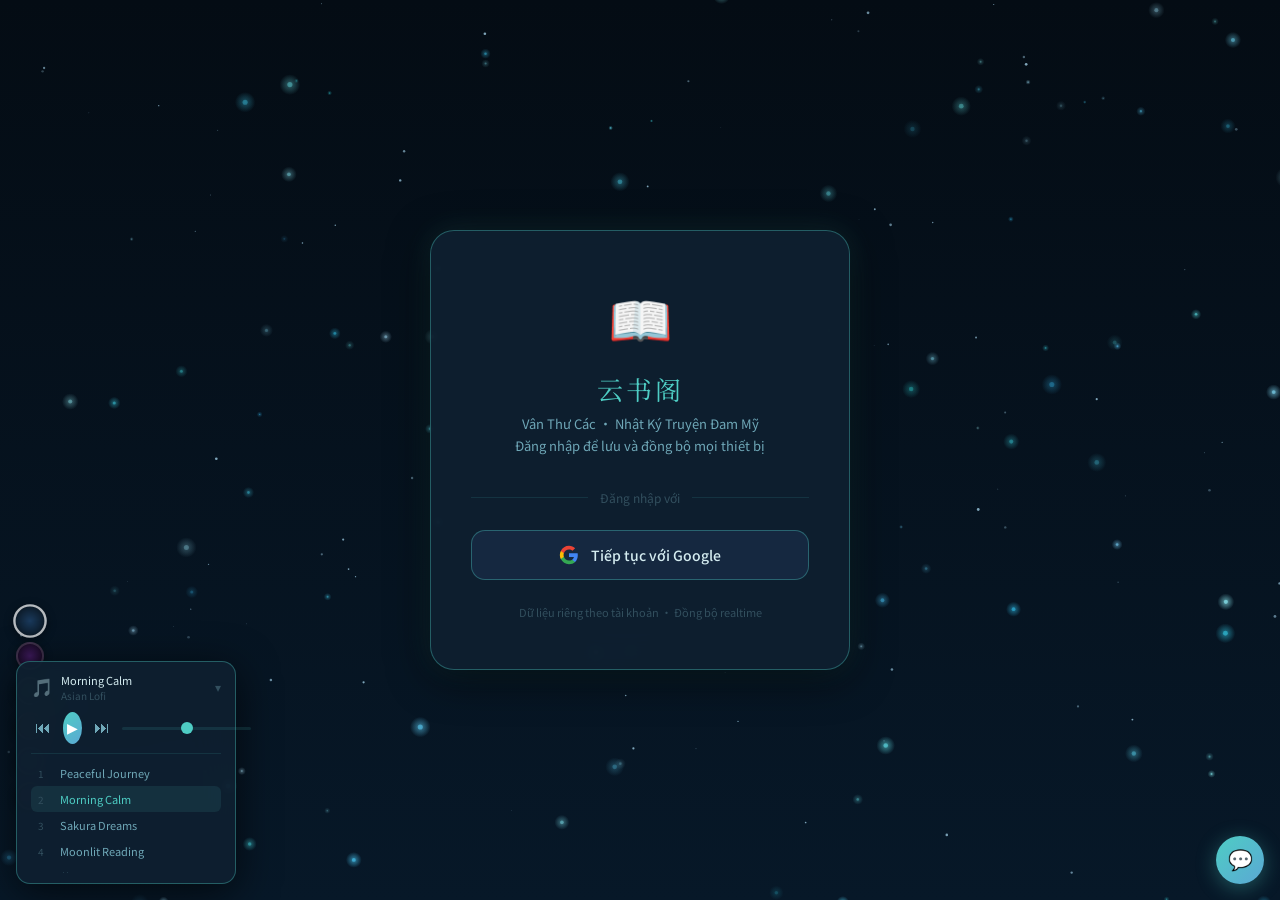
==== index.html @ 8c40c7d9 "fix folder structure" ====
<!DOCTYPE html>
<!--
  ╔══════════════════════════════════════════════════════╗
  ║  File: index.html                                    ║
  ║  Mô tả: HTML chính — Vân Thư Các v3                 ║
  ║                                                      ║
  ║  Cấu trúc dự án:                                    ║
  ║  vtc-project/                                        ║
  ║  ├── index.html          ← file này                 ║
  ║  ├── css/                                            ║
  ║  │   └── style.css       ← toàn bộ CSS              ║
  ║  └── js/                                             ║
  ║      ├── main.js         ← entry point (ES Module)  ║
  ║      └── modules/                                    ║
  ║          ├── config.js   ← Firebase init            ║
  ║          ├── state.js    ← biến & hằng số chung     ║
  ║          ├── auth.js     ← đăng nhập / đăng xuất    ║
  ║          ├── db.js       ← Firestore novels         ║
  ║          ├── chat.js     ← Firestore chat realtime  ║
  ║          ├── ui.js       ← render card, detail…     ║
  ║          ├── form.js     ← form thêm/sửa, tags      ║
  ║          ├── filter.js   ← tìm kiếm, lọc, sort      ║
  ║          ├── stats.js    ← cập nhật số liệu         ║
  ║          ├── background.js ← canvas animated BG     ║
  ║          └── music.js   ← music player              ║
  ╚══════════════════════════════════════════════════════╝
-->
<html lang="vi">
<head>
  <meta charset="UTF-8">
  <meta name="viewport" content="width=device-width, initial-scale=1.0">
  <title>云书阁 · Vân Thư Các</title>

  <!-- Google Fonts -->
  <link href="https://fonts.googleapis.com/css2?family=Noto+Serif+SC:wght@300;400;500;700&family=Playfair+Display:ital,wght@0,400;0,600;1,400&family=Noto+Sans+SC:wght@300;400;500&display=swap" rel="stylesheet">

  <!-- App Styles -->
  <link rel="stylesheet" href="css/style.css">
</head>
<body>

  <!-- ══ ANIMATED CANVAS BACKGROUND ══ -->
  <canvas id="bgCanvas"></canvas>

  <!-- ══ LOGIN SCREEN ══════════════════════════════════════ -->
  <div id="loginScreen">
    <div class="login-card">
      <div class="login-logo">📖</div>
      <div class="login-title">云书阁</div>
      <div class="login-sub">
        Vân Thư Các · Nhật Ký Truyện Đam Mỹ<br>
        Đăng nhập để lưu và đồng bộ mọi thiết bị
      </div>
      <div class="login-divider">Đăng nhập với</div>
      <button class="btn-google" id="btnGoogleLogin">
        <svg class="google-icon" viewBox="0 0 24 24">
          <path fill="#4285F4" d="M22.56 12.25c0-.78-.07-1.53-.2-2.25H12v4.26h5.92c-.26 1.37-1.04 2.53-2.21 3.31v2.77h3.57c2.08-1.92 3.28-4.74 3.28-8.09z"/>
          <path fill="#34A853" d="M12 23c2.97 0 5.46-.98 7.28-2.66l-3.57-2.77c-.98.66-2.23 1.06-3.71 1.06-2.86 0-5.29-1.93-6.16-4.53H2.18v2.84C3.99 20.53 7.7 23 12 23z"/>
          <path fill="#FBBC05" d="M5.84 14.09c-.22-.66-.35-1.36-.35-2.09s.13-1.43.35-2.09V7.07H2.18C1.43 8.55 1 10.22 1 12s.43 3.45 1.18 4.93l2.85-2.22.81-.62z"/>
          <path fill="#EA4335" d="M12 5.38c1.62 0 3.06.56 4.21 1.64l3.15-3.15C17.45 2.09 14.97 1 12 1 7.7 1 3.99 3.47 2.18 7.07l3.66 2.84c.87-2.6 3.3-4.53 6.16-4.53z"/>
        </svg>
        Tiếp tục với Google
      </button>
      <div class="login-note">Dữ liệu riêng theo tài khoản · Đồng bộ realtime</div>
    </div>
  </div>

  <!-- ══ APP SHELL ═════════════════════════════════════════ -->
  <div id="appShell">

    <!-- Header -->
    <header>
      <a class="logo" href="#">
        <div class="logo-icon">📖</div>
        <div class="logo-text">
          <span class="logo-zh">云书阁</span>
          <span class="logo-vi">Vân Thư Các</span>
        </div>
      </a>

      <nav id="statusNav">
        <button class="active" onclick="filterStatus(this,'all')">✦ Tất Cả <span class="nav-count" id="cnt-all">0</span></button>
        <button onclick="filterStatus(this,'reading')">📖 Đọc <span class="nav-count" id="cnt-reading">0</span></button>
        <button onclick="filterStatus(this,'done')">✅ Xong <span class="nav-count" id="cnt-done">0</span></button>
        <button onclick="filterStatus(this,'plan')">🔖 Dự Định <span class="nav-count" id="cnt-plan">0</span></button>
        <button onclick="filterStatus(this,'dropped')">💔 Bỏ Dở <span class="nav-count" id="cnt-dropped">0</span></button>
      </nav>

      <div class="h-right">
        <div style="display:flex;align-items:center;gap:5px;font-size:10px;color:var(--text-muted)">
          <div class="sync-dot" id="syncDot"></div>
          <span id="syncLabel">Đồng bộ</span>
        </div>
        <button class="btn-add" onclick="openAddModal()">+ Thêm</button>
        <div class="user-wrap">
          <img id="userAvatar" class="user-avatar" src="" alt="avatar" onclick="toggleUserMenu()">
          <div class="user-menu" id="userMenu">
            <div class="user-menu-name" id="userMenuName"></div>
            <button onclick="handleSignOut()">🚪 Đăng xuất</button>
          </div>
        </div>
      </div>
    </header>

    <!-- Main content -->
    <main>
      <!-- Stats row -->
      <div class="stats-row">
        <div class="stat-card"><span class="stat-icon">📚</span><div class="stat-num" id="s-total">0</div><div class="stat-label">Tổng Số Truyện</div></div>
        <div class="stat-card"><span class="stat-icon">✨</span><div class="stat-num" id="s-avg">—</div><div class="stat-label">Điểm Trung Bình</div></div>
        <div class="stat-card"><span class="stat-icon">💬</span><div class="stat-num" id="s-quotes">0</div><div class="stat-label">Câu Nói Hay</div></div>
        <div class="stat-card"><span class="stat-icon">🎭</span><div class="stat-num" id="s-genres">0</div><div class="stat-label">Thể Loại</div></div>
      </div>

      <!-- Filter bar -->
      <div class="filters-bar">
        <div class="search-wrap">
          <span class="search-icon">🔍</span>
          <input type="text" id="searchInput" placeholder="Tìm kiếm tên, tác giả, tag..." oninput="renderAll()">
        </div>
        <select class="filter-select" id="sortSelect" onchange="renderAll()">
          <option value="date-desc">Mới nhất</option>
          <option value="date-asc">Cũ nhất</option>
          <option value="rating-desc">Điểm cao nhất</option>
          <option value="title-asc">Tên A→Z</option>
        </select>
        <select class="filter-select" id="genreFilter" onchange="renderAll()">
          <option value="">Tất cả thể loại</option>
        </select>
        <div class="view-toggle">
          <button class="view-btn active" onclick="setView('grid',this)">⊞</button>
          <button class="view-btn" onclick="setView('list',this)">☰</button>
        </div>
      </div>

      <!-- Book cards -->
      <div id="booksContainer"></div>
    </main>
  </div><!-- /#appShell -->

  <!-- ══ BACKGROUND THEME PICKER ════════════════════════════ -->
  <div id="bgPicker">
    <div class="bg-dot-wrap">
      <div class="bg-dot active" id="bg0" style="background:radial-gradient(#1a3a5c,#060e14)" onclick="setBg(0)"></div>
      <span class="bg-dot-label">🌊 Đại Dương Đêm</span>
    </div>
    <div class="bg-dot-wrap">
      <div class="bg-dot" id="bg1" style="background:radial-gradient(#3d1a5c,#0e0614)" onclick="setBg(1)"></div>
      <span class="bg-dot-label">🌌 Ngân Hà Tím</span>
    </div>
    <div class="bg-dot-wrap">
      <div class="bg-dot" id="bg2" style="background:radial-gradient(#1a4a2e,#060e0a)" onclick="setBg(2)"></div>
      <span class="bg-dot-label">🌿 Rừng Ngọc</span>
    </div>
    <div class="bg-dot-wrap">
      <div class="bg-dot" id="bg3" style="background:radial-gradient(#4a2a1a,#140806)" onclick="setBg(3)"></div>
      <span class="bg-dot-label">🔥 Lửa Hoàng Hôn</span>
    </div>
    <div class="bg-dot-wrap">
      <div class="bg-dot" id="bg4" style="background:radial-gradient(#1a2a4a,#06080e)" onclick="setBg(4)"></div>
      <span class="bg-dot-label">❄️ Tuyết Lam</span>
    </div>
    <div class="bg-dot-wrap">
      <div class="bg-dot" id="bg5" style="background:radial-gradient(#3a1a3a,#0e060e)" onclick="setBg(5)"></div>
      <span class="bg-dot-label">🌸 Hoa Anh Đào</span>
    </div>
  </div>

  <!-- ══ MUSIC PLAYER ════════════════════════════════════════ -->
  <div id="musicPlayer">
    <div class="music-header">
      <button class="music-toggle" id="musicToggleBtn" onclick="toggleMusicPlayer()">🎵</button>
      <div class="music-info">
        <div class="music-title" id="musicTitle">Chưa phát</div>
        <div class="music-artist" id="musicArtist">— Chọn bài để nghe —</div>
      </div>
      <button class="music-collapse" onclick="collapseMusicPlayer()">▾</button>
    </div>
    <div class="music-controls">
      <button class="mc-btn" onclick="prevTrack()" title="Trước">⏮</button>
      <button class="mc-btn play" id="playBtn" onclick="playPause()">▶</button>
      <button class="mc-btn" onclick="nextTrack()" title="Tiếp">⏭</button>
      <input type="range" class="music-vol" id="volSlider" min="0" max="1" step="0.05" value="0.5"
             oninput="setVolume(this.value)" title="Âm lượng">
      <div class="music-eq" id="musicEq" style="display:none">
        <span></span><span></span><span></span>
      </div>
    </div>
    <div class="music-playlist" id="musicPlaylist"></div>
  </div>

  <!-- ══ CHAT ════════════════════════════════════════════════ -->
  <button id="chatBtn" onclick="toggleChat()" title="Cộng đồng đam mỹ">
    💬
    <span id="chatBadge">0</span>
  </button>

  <div id="chatPanel">
    <div class="chat-header">
      <div>
        <div class="chat-header-title">☁ Vân Thư Lounge</div>
        <div class="chat-online" id="chatOnline">● Đang tải...</div>
      </div>
      <button class="chat-close" onclick="toggleChat()">✕</button>
    </div>
    <div id="chatMessages">
      <div class="chat-system">Chào mừng đến Vân Thư Lounge 🌸</div>
    </div>
    <div class="chat-input-row">
      <textarea id="chatInput" placeholder="Nhắn tin..." rows="1"
        oninput="this.style.height='auto';this.style.height=this.scrollHeight+'px'"
        onkeydown="if(event.key==='Enter'&&!event.shiftKey){event.preventDefault();sendChatMsg();}"></textarea>
      <button id="chatSend" onclick="sendChatMsg()">➤</button>
    </div>
  </div>

  <!-- ══ TOAST ═══════════════════════════════════════════════ -->
  <div class="toast" id="toast"></div>

  <!-- ══ MODAL: THÊM / SỬA TRUYỆN ══════════════════════════ -->
  <div class="modal-overlay" id="addModal">
    <div class="modal">
      <div class="modal-header">
        <div>
          <div class="modal-title" id="formTitle">Thêm Truyện Mới</div>
          <div class="modal-sub">Điền thông tin bộ truyện</div>
        </div>
        <button class="close-btn" onclick="closeModal('addModal')">✕</button>
      </div>
      <div class="modal-body">
        <div class="form-grid">

          <div class="form-group form-full">
            <label class="form-label">Tên Truyện *</label>
            <input class="form-input" id="f-title" placeholder="Ví dụ: Thiên Quan Tứ Phúc...">
          </div>
          <div class="form-group">
            <label class="form-label">Tác Giả</label>
            <input class="form-input" id="f-author" placeholder="Tên tác giả">
          </div>
          <div class="form-group">
            <label class="form-label">Trạng Thái *</label>
            <select class="form-select" id="f-status">
              <option value="plan">🔖 Dự Định Đọc</option>
              <option value="reading">📖 Đang Đọc</option>
              <option value="done">✅ Đã Đọc Xong</option>
              <option value="dropped">💔 Bỏ Dở</option>
            </select>
          </div>
          <div class="form-group">
            <label class="form-label">Tổng Chương</label>
            <input class="form-input" id="f-chapters" type="number" placeholder="0" min="0">
          </div>
          <div class="form-group">
            <label class="form-label">Chương Đã Đọc</label>
            <input class="form-input" id="f-chapread" type="number" placeholder="0" min="0">
          </div>
          <div class="form-group">
            <label class="form-label">URL Ảnh Bìa</label>
            <input class="form-input" id="f-cover" placeholder="https://...">
          </div>
          <div class="form-group">
            <label class="form-label">Đánh Giá</label>
            <div class="star-picker" id="starPicker">
              <span onclick="setRating(1)">★</span>
              <span onclick="setRating(2)">★</span>
              <span onclick="setRating(3)">★</span>
              <span onclick="setRating(4)">★</span>
              <span onclick="setRating(5)">★</span>
            </div>
          </div>
          <div class="form-group">
            <label class="form-label">Năm Đọc</label>
            <input class="form-input" id="f-year" type="number" placeholder="2024">
          </div>

          <div class="form-group form-full">
            <label class="form-label">Thể Loại (Enter để thêm)</label>
            <div class="tag-input-wrap" id="genreTagWrap"
                 onclick="document.getElementById('genreTagInput').focus()">
              <input id="genreTagInput" placeholder="Tiên hiệp, Hiện đại..."
                     onkeydown="handleTagKey(event,'genre')">
            </div>
          </div>
          <div class="form-group form-full">
            <label class="form-label">Tag Cặp Đôi (Enter để thêm)</label>
            <div class="tag-input-wrap" id="pairTagWrap"
                 onclick="document.getElementById('pairTagInput').focus()">
              <input id="pairTagInput" placeholder="HE, Cường cường..."
                     onkeydown="handleTagKey(event,'pair')">
            </div>
          </div>
          <div class="form-group form-full">
            <label class="form-label">Tóm Tắt</label>
            <textarea class="form-textarea" id="f-synopsis" placeholder="Nội dung chính..."></textarea>
          </div>
          <div class="form-group form-full">
            <label class="form-label">Nhân Vật (Tên | Vai | Mô tả — mỗi dòng)</label>
            <textarea class="form-textarea" id="f-chars"
                      placeholder="Tạ Liên Hoa | Công | Thiên Tướng&#10;Hoa Thành | Vương | Quỷ Vương"></textarea>
          </div>
          <div class="form-group form-full">
            <label class="form-label">Cảm Nhận</label>
            <textarea class="form-textarea" id="f-review" placeholder="Ghi lại cảm nhận..."></textarea>
          </div>

        </div><!-- /.form-grid -->
        <div class="form-actions">
          <button class="btn-cancel" onclick="closeModal('addModal')">Hủy</button>
          <button class="btn-save" onclick="saveNovel()">Lưu Truyện</button>
        </div>
      </div><!-- /.modal-body -->
    </div><!-- /.modal -->
  </div><!-- /#addModal -->

  <!-- ══ MODAL: CHI TIẾT TRUYỆN ═════════════════════════════ -->
  <div class="modal-overlay" id="detailModal">
    <div class="modal" style="max-width:820px">
      <div id="detailContent"></div>
    </div>
  </div>

  <!-- ══ SCRIPTS ════════════════════════════════════════════ -->
  <!--
    Thứ tự quan trọng:
    1. background.js & music.js là IIFE thông thường (không module)
       → chạy trước, không phụ thuộc Firebase
    2. main.js là ES Module → chạy sau, import các module Firebase
  -->
  <script src="js/modules/background.js"></script>
  <script src="js/modules/music.js"></script>
  <script type="module" src="js/main.js"></script>

</body>
</html>
---- css/style.css ----
/*
 * ╔══════════════════════════════════════════════════════╗
 * ║  File: css/style.css                                 ║
 * ║  Mô tả: Toàn bộ CSS — Vân Thư Các v3                ║
 * ║                                                      ║
 * ║  Mục lục:                                            ║
 * ║   1.  CSS Variables (Design Tokens)                  ║
 * ║   2.  Reset & Base                                   ║
 * ║   3.  Login Screen                                   ║
 * ║   4.  Header & Nav                                   ║
 * ║   5.  Background Theme Picker                        ║
 * ║   6.  Music Player                                   ║
 * ║   7.  Chat Panel                                     ║
 * ║   8.  Main Layout & Stats                            ║
 * ║   9.  Filters Bar                                    ║
 * ║  10.  Section Header                                 ║
 * ║  11.  Novel Cards                                    ║
 * ║  12.  Modal & Forms                                  ║
 * ║  13.  Detail View                                    ║
 * ║  14.  Tag Input                                      ║
 * ║  15.  Toast                                          ║
 * ║  16.  Animations & Keyframes                         ║
 * ║  17.  Utilities & Scrollbar                          ║
 * ║  18.  Responsive                                     ║
 * ╚══════════════════════════════════════════════════════╝
 */

/* ── 1. CSS VARIABLES ──────────────────────────────────── */
:root {
  --bg-deep:    #060e14;
  --bg-mid:     #0b1a24;
  --bg-card:    #0f2030;
  --bg-card2:   #152840;
  --accent:     #4ecdc4;
  --accent2:    #5ba8d4;
  --accent3:    #7b9fd4;
  --accent-mist:#a8d8d4;
  --accent-sage:#6bbfa8;
  --text-main:  #d4ecf0;
  --text-sub:   #6fa8b8;
  --text-muted: #324f5e;
  --border:        rgba(78, 205, 196, 0.12);
  --border-bright: rgba(78, 205, 196, 0.36);
  --shadow:  0 8px 40px rgba(0, 0, 0, 0.65);
  --glow:    0 0 28px rgba(78, 205, 196, 0.16);
  --radius:    14px;
  --radius-sm: 8px;
}

/* ── 2. RESET & BASE ───────────────────────────────────── */
*, *::before, *::after { box-sizing: border-box; margin: 0; padding: 0; }

body {
  background: var(--bg-deep);
  color: var(--text-main);
  font-family: 'Noto Sans SC', sans-serif;
  min-height: 100vh;
  overflow-x: hidden;
}

#bgCanvas {
  position: fixed;
  inset: 0;
  z-index: 0;
  pointer-events: none;
}

/* ── 3. LOGIN SCREEN ───────────────────────────────────── */
#loginScreen {
  position: fixed; inset: 0; z-index: 500;
  display: flex; align-items: center; justify-content: center;
  background: transparent;
}
.login-card {
  background: rgba(15, 32, 48, 0.92);
  border: 1px solid var(--border-bright);
  border-radius: 24px;
  padding: 3rem 2.5rem;
  text-align: center;
  max-width: 420px; width: 100%;
  box-shadow: var(--shadow), var(--glow);
  backdrop-filter: blur(20px);
}
.login-logo  { font-size: 52px; margin-bottom: 1rem; }
.login-title {
  font-family: 'Noto Serif SC'; font-size: 26px;
  color: var(--accent); letter-spacing: 3px; margin-bottom: 6px;
}
.login-sub {
  font-size: 13px; color: var(--text-sub);
  margin-bottom: 2rem; line-height: 1.7;
}
.login-divider {
  display: flex; align-items: center; gap: 12px;
  margin: 1.5rem 0; color: var(--text-muted); font-size: 12px;
}
.login-divider::before,
.login-divider::after { content: ''; flex: 1; height: 1px; background: var(--border); }
.login-note { font-size: 11px; color: var(--text-muted); margin-top: 1.5rem; line-height: 1.6; }

.btn-google {
  display: flex; align-items: center; justify-content: center; gap: 12px;
  width: 100%;
  background: var(--bg-card2); border: 1px solid var(--border-bright); border-radius: 14px;
  padding: 14px 20px; color: var(--text-main);
  font-size: 14px; font-family: 'Noto Sans SC'; font-weight: 500;
  cursor: pointer; transition: all 0.25s;
}
.btn-google:hover {
  background: rgba(78, 205, 196, 0.1); border-color: var(--accent);
  transform: translateY(-2px); box-shadow: var(--glow);
}
.google-icon { width: 20px; height: 20px; flex-shrink: 0; }

/* ── 4. HEADER & NAV ───────────────────────────────────── */
header {
  position: sticky; top: 0; z-index: 100;
  background: linear-gradient(180deg, rgba(6,14,20,0.97) 0%, rgba(6,14,20,0.85) 100%);
  backdrop-filter: blur(22px);
  border-bottom: 1px solid var(--border-bright);
  padding: 0 1.5rem;
  display: flex; align-items: center; gap: 1.5rem;
  height: 64px;
  box-shadow: 0 2px 32px rgba(0, 0, 0, 0.6);
}

.logo { display: flex; align-items: center; gap: 10px; text-decoration: none; flex-shrink: 0; }
.logo-icon {
  width: 38px; height: 38px;
  background: linear-gradient(135deg, var(--accent), var(--accent2));
  border-radius: 10px; font-size: 18px;
  display: flex; align-items: center; justify-content: center;
  box-shadow: var(--glow);
}
.logo-text { display: flex; flex-direction: column; line-height: 1; }
.logo-zh   { font-family: 'Noto Serif SC'; font-size: 17px; color: var(--accent); letter-spacing: 2px; }
.logo-vi   { font-size: 10px; color: var(--text-sub); letter-spacing: 1px; }

nav { display: flex; gap: 3px; overflow-x: auto; scrollbar-width: none; }
nav::-webkit-scrollbar { display: none; }
nav button {
  background: none; border: 1px solid transparent;
  padding: 6px 13px; border-radius: 18px;
  color: var(--text-sub); font-size: 12px; cursor: pointer;
  transition: all 0.2s; font-family: 'Noto Sans SC';
  display: flex; align-items: center; gap: 5px;
  white-space: nowrap; flex-shrink: 0;
}
nav button:hover  { color: var(--text-main); border-color: var(--border); }
nav button.active { background: rgba(78,205,196,0.12); border-color: var(--border-bright); color: var(--accent); }

.nav-count {
  background: var(--accent2); color: #fff;
  border-radius: 9px; padding: 1px 5px; font-size: 9px; font-weight: 700;
}

.h-right { display: flex; align-items: center; gap: 8px; flex-shrink: 0; margin-left: auto; }

.btn-add {
  background: linear-gradient(135deg, var(--accent), var(--accent2));
  border: none; padding: 8px 16px; border-radius: 20px;
  color: #fff; font-weight: 700; font-size: 12px;
  cursor: pointer; transition: all 0.25s;
  font-family: 'Noto Sans SC';
  box-shadow: 0 4px 14px rgba(78, 205, 196, 0.25);
}
.btn-add:hover { transform: translateY(-2px); box-shadow: 0 6px 20px rgba(78, 205, 196, 0.38); }

/* Sync indicator */
.sync-dot {
  width: 7px; height: 7px; border-radius: 50%;
  background: var(--accent); box-shadow: 0 0 7px var(--accent);
  animation: pulse 2s infinite;
}
.sync-dot.syncing { background: var(--accent2); animation: spin 1s linear infinite; }
.sync-dot.error   { background: #e06c75; box-shadow: 0 0 7px #e06c75; animation: none; }

/* User avatar & menu */
.user-wrap { position: relative; }
.user-avatar {
  width: 32px; height: 32px; border-radius: 50%;
  border: 2px solid var(--border-bright);
  cursor: pointer; object-fit: cover; transition: border-color 0.2s;
}
.user-avatar:hover { border-color: var(--accent); }

.user-menu {
  position: absolute; top: 40px; right: 0;
  background: var(--bg-card2); border: 1px solid var(--border-bright);
  border-radius: var(--radius-sm); padding: 8px;
  min-width: 185px; box-shadow: var(--shadow); z-index: 300; display: none;
}
.user-menu.open { display: block; }
.user-menu-name {
  font-size: 11px; color: var(--text-sub);
  padding: 5px 9px; border-bottom: 1px solid var(--border); margin-bottom: 4px;
}
.user-menu button {
  width: 100%; background: none; border: none;
  padding: 7px 9px; border-radius: 6px;
  color: var(--text-sub); font-size: 12px;
  cursor: pointer; text-align: left;
  font-family: 'Noto Sans SC'; transition: all 0.2s;
}
.user-menu button:hover { background: rgba(78,205,196,0.1); color: var(--accent); }

/* ── 5. BACKGROUND THEME PICKER ────────────────────────── */
#bgPicker {
  position: fixed; left: 16px; bottom: 90px; z-index: 150;
  display: flex; flex-direction: column; gap: 7px;
}
.bg-dot {
  width: 28px; height: 28px; border-radius: 50%; cursor: pointer;
  border: 2px solid rgba(255, 255, 255, 0.15);
  transition: all 0.2s; box-shadow: 0 2px 8px rgba(0, 0, 0, 0.4);
}
.bg-dot:hover, .bg-dot.active { transform: scale(1.2); border-color: rgba(255, 255, 255, 0.7); }
.bg-dot-wrap { position: relative; }
.bg-dot-label {
  position: absolute; left: 36px; top: 50%; transform: translateY(-50%);
  background: rgba(0, 0, 0, 0.7); color: #fff;
  font-size: 10px; padding: 2px 7px; border-radius: 5px;
  white-space: nowrap; opacity: 0; transition: opacity 0.2s; pointer-events: none;
}
.bg-dot-wrap:hover .bg-dot-label { opacity: 1; }

/* ── 6. MUSIC PLAYER ───────────────────────────────────── */
#musicPlayer {
  position: fixed; left: 16px; bottom: 16px; z-index: 150;
  background: rgba(15, 32, 48, 0.92);
  border: 1px solid var(--border-bright); border-radius: 14px;
  padding: 10px 14px; backdrop-filter: blur(20px);
  box-shadow: var(--shadow); width: 220px; transition: all 0.3s;
}
#musicPlayer.mini { width: 52px; padding: 10px; border-radius: 50%; }
#musicPlayer.mini .music-info,
#musicPlayer.mini .music-controls,
#musicPlayer.mini .music-collapse { display: none; }

.music-header  { display: flex; align-items: center; gap: 8px; }
.music-toggle  { background: none; border: none; cursor: pointer; font-size: 18px; flex-shrink: 0; padding: 0; line-height: 1; }
.music-info    { flex: 1; min-width: 0; }
.music-title   { font-size: 11px; color: var(--text-main); white-space: nowrap; overflow: hidden; text-overflow: ellipsis; }
.music-artist  { font-size: 10px; color: var(--text-muted); }
.music-collapse{ background: none; border: none; cursor: pointer; color: var(--text-muted); font-size: 12px; padding: 0; flex-shrink: 0; }

.music-controls { display: flex; align-items: center; gap: 8px; margin-top: 9px; }
.mc-btn {
  background: none; border: none; cursor: pointer;
  color: var(--text-sub); font-size: 16px; padding: 4px;
  border-radius: 6px; transition: all 0.2s; line-height: 1;
}
.mc-btn:hover { color: var(--accent); background: rgba(78, 205, 196, 0.1); }
.mc-btn.play {
  width: 32px; height: 32px;
  background: linear-gradient(135deg, var(--accent), var(--accent2));
  color: #fff; border-radius: 50%;
  display: flex; align-items: center; justify-content: center; font-size: 14px;
}
.mc-btn.play:hover { transform: scale(1.1); box-shadow: var(--glow); }

.music-vol {
  flex: 1; -webkit-appearance: none; appearance: none;
  height: 3px; border-radius: 2px; background: var(--border); outline: none; cursor: pointer;
}
.music-vol::-webkit-slider-thumb {
  -webkit-appearance: none; width: 12px; height: 12px;
  border-radius: 50%; background: var(--accent); cursor: pointer;
}

.music-playlist {
  margin-top: 9px; max-height: 120px; overflow-y: auto;
  border-top: 1px solid var(--border); padding-top: 6px;
}
.music-playlist::-webkit-scrollbar       { width: 3px; }
.music-playlist::-webkit-scrollbar-thumb { background: var(--border); border-radius: 2px; }
.pl-item {
  padding: 5px 7px; border-radius: 6px; font-size: 11px; color: var(--text-sub);
  cursor: pointer; display: flex; align-items: center; gap: 6px; transition: all 0.15s;
}
.pl-item:hover, .pl-item.active { background: rgba(78, 205, 196, 0.1); color: var(--accent); }
.pl-item-num { font-size: 10px; color: var(--text-muted); min-width: 16px; }

.music-eq { display: flex; gap: 2px; align-items: flex-end; height: 14px; flex-shrink: 0; }
.music-eq span {
  width: 3px; background: var(--accent); border-radius: 1px;
  animation: eq 0.8s ease-in-out infinite alternate;
}
.music-eq span:nth-child(2) { animation-delay: .15s; }
.music-eq span:nth-child(3) { animation-delay: .3s; }

/* ── 7. CHAT PANEL ─────────────────────────────────────── */
#chatBtn {
  position: fixed; right: 16px; bottom: 16px; z-index: 150;
  width: 48px; height: 48px; border-radius: 50%; border: none; cursor: pointer;
  background: linear-gradient(135deg, var(--accent), var(--accent2));
  font-size: 20px; box-shadow: 0 4px 20px rgba(78, 205, 196, 0.35);
  display: flex; align-items: center; justify-content: center; transition: all 0.25s;
}
#chatBtn:hover { transform: scale(1.1); box-shadow: 0 6px 28px rgba(78, 205, 196, 0.5); }

#chatBadge {
  position: absolute; top: -3px; right: -3px;
  background: #e06c75; color: #fff; border-radius: 10px;
  font-size: 10px; font-weight: 700; padding: 1px 5px; min-width: 18px;
  text-align: center; display: none;
}
#chatBadge.show { display: block; }

#chatPanel {
  position: fixed; right: 16px; bottom: 74px; z-index: 149; width: 320px;
  background: rgba(11, 26, 36, 0.95);
  border: 1px solid var(--border-bright); border-radius: 18px;
  display: none; flex-direction: column;
  box-shadow: var(--shadow); backdrop-filter: blur(20px);
  max-height: 460px; overflow: hidden;
}
#chatPanel.open { display: flex; }

.chat-header {
  display: flex; align-items: center; gap: 10px;
  padding: 12px 14px; border-bottom: 1px solid var(--border);
}
.chat-header-title { font-family: 'Noto Serif SC'; font-size: 14px; color: var(--text-main); flex: 1; }
.chat-online       { font-size: 10px; color: var(--accent-sage); }
.chat-close        { background: none; border: none; cursor: pointer; color: var(--text-muted); font-size: 16px; padding: 0; line-height: 1; }
.chat-close:hover  { color: var(--accent); }

#chatMessages {
  flex: 1; overflow-y: auto;
  padding: 12px 14px; display: flex; flex-direction: column; gap: 8px;
}
#chatMessages::-webkit-scrollbar       { width: 3px; }
#chatMessages::-webkit-scrollbar-thumb { background: var(--border); border-radius: 2px; }

.chat-msg         { display: flex; flex-direction: column; gap: 3px; max-width: 80%; }
.chat-msg.me      { align-self: flex-end; align-items: flex-end; }
.chat-msg.them    { align-self: flex-start; align-items: flex-start; }
.chat-bubble      { padding: 8px 12px; border-radius: 14px; font-size: 12px; line-height: 1.5; word-break: break-word; }
.chat-msg.me   .chat-bubble {
  background: linear-gradient(135deg, rgba(78,205,196,0.25), rgba(91,168,212,0.25));
  border-bottom-right-radius: 4px; color: var(--text-main);
}
.chat-msg.them .chat-bubble { background: var(--bg-card2); border-bottom-left-radius: 4px; color: var(--text-main); }
.chat-meta        { font-size: 10px; color: var(--text-muted); display: flex; align-items: center; gap: 5px; }
.chat-avatar-mini { width: 18px; height: 18px; border-radius: 50%; object-fit: cover; border: 1px solid var(--border); }
.chat-system      { text-align: center; font-size: 10px; color: var(--text-muted); padding: 4px 0; }

.chat-input-row {
  display: flex; gap: 8px; padding: 10px 12px;
  border-top: 1px solid var(--border); align-items: flex-end;
}
#chatInput {
  flex: 1; background: var(--bg-card); border: 1px solid var(--border); border-radius: 10px;
  padding: 8px 12px; color: var(--text-main); font-size: 12px; font-family: 'Noto Sans SC';
  outline: none; resize: none; max-height: 80px; transition: border-color 0.2s;
}
#chatInput:focus       { border-color: var(--border-bright); }
#chatInput::placeholder{ color: var(--text-muted); }
#chatSend {
  background: linear-gradient(135deg, var(--accent), var(--accent2));
  border: none; width: 34px; height: 34px; border-radius: 10px;
  cursor: pointer; color: #fff; font-size: 14px;
  display: flex; align-items: center; justify-content: center; flex-shrink: 0; transition: all 0.2s;
}
#chatSend:hover { transform: scale(1.05); box-shadow: var(--glow); }

/* ── 8. MAIN LAYOUT & STATS ────────────────────────────── */
main {
  position: relative; z-index: 1;
  padding: 1.5rem; max-width: 1400px; margin: 0 auto;
}
#appShell { display: none; }

.stats-row { display: grid; grid-template-columns: repeat(4,1fr); gap: 1rem; margin-bottom: 1.5rem; }
.stat-card {
  background: rgba(15,32,48,0.8); border: 1px solid var(--border); border-radius: var(--radius);
  padding: 1.1rem 1.3rem; position: relative; overflow: hidden;
  transition: all 0.25s; backdrop-filter: blur(10px);
}
.stat-card:hover { border-color: var(--border-bright); box-shadow: var(--glow); }
.stat-card::before {
  content: ''; position: absolute; inset: 0;
  background: linear-gradient(135deg, var(--sc, rgba(78,205,196,0.05)) 0%, transparent 65%);
}
.stat-card:nth-child(1) { --sc: rgba(78,205,196,0.05); }
.stat-card:nth-child(2) { --sc: rgba(91,168,212,0.05); }
.stat-card:nth-child(3) { --sc: rgba(107,191,168,0.05); }
.stat-card:nth-child(4) { --sc: rgba(123,159,212,0.05); }
.stat-num   { font-family: 'Playfair Display'; font-size: 32px; color: var(--accent); line-height: 1; }
.stat-label { font-size: 11px; color: var(--text-sub); margin-top: 4px; letter-spacing: 0.5px; }
.stat-icon  { position: absolute; right: 14px; top: 50%; transform: translateY(-50%); font-size: 26px; opacity: 0.1; }

/* ── 9. FILTERS BAR ────────────────────────────────────── */
.filters-bar { display: flex; gap: 10px; align-items: center; margin-bottom: 1.2rem; flex-wrap: wrap; }

.search-wrap { position: relative; flex: 1; min-width: 180px; }
.search-wrap input {
  width: 100%; background: rgba(15,32,48,0.8); border: 1px solid var(--border); border-radius: 20px;
  padding: 9px 14px 9px 38px; color: var(--text-main); font-size: 13px;
  font-family: 'Noto Sans SC'; outline: none; transition: border-color 0.2s; backdrop-filter: blur(10px);
}
.search-wrap input:focus       { border-color: var(--border-bright); }
.search-wrap input::placeholder{ color: var(--text-muted); }
.search-icon { position: absolute; left: 12px; top: 50%; transform: translateY(-50%); color: var(--text-muted); font-size: 14px; }

.filter-select {
  background: rgba(15,32,48,0.8); border: 1px solid var(--border); border-radius: 20px;
  padding: 8px 12px; color: var(--text-sub); font-size: 12px;
  cursor: pointer; outline: none; font-family: 'Noto Sans SC';
  transition: border-color 0.2s; backdrop-filter: blur(10px);
}
.filter-select:focus { border-color: var(--border-bright); }
option { background: var(--bg-mid); }

.view-toggle {
  display: flex; gap: 3px; background: rgba(15,32,48,0.8);
  border: 1px solid var(--border); border-radius: 20px; padding: 3px;
}
.view-btn { background: none; border: none; padding: 5px 9px; border-radius: 16px; cursor: pointer; color: var(--text-muted); font-size: 13px; transition: all 0.2s; }
.view-btn.active { background: rgba(78,205,196,0.14); color: var(--accent); }

/* ── 10. SECTION HEADER ────────────────────────────────── */
.section-header { display: flex; align-items: center; gap: 10px; margin-bottom: .9rem; margin-top: .4rem; }
.section-dot    { width: 8px; height: 8px; border-radius: 50%; box-shadow: 0 0 8px currentColor; flex-shrink: 0; }
.section-title  { font-family: 'Playfair Display'; font-size: 17px; }
.section-line   { flex: 1; height: 1px; background: var(--border); }
.section-count  { font-size: 11px; color: var(--text-muted); background: rgba(15,32,48,0.8); padding: 2px 9px; border-radius: 9px; border: 1px solid var(--border); }

/* ── 11. NOVEL CARDS ───────────────────────────────────── */
.cards-grid { display: grid; grid-template-columns: repeat(auto-fill, minmax(290px,1fr)); gap: 1.1rem; margin-bottom: 2rem; }
.cards-grid.list-view { grid-template-columns: 1fr; }

.novel-card {
  background: rgba(15,32,48,0.85); border: 1px solid var(--border); border-radius: var(--radius);
  padding: 1.3rem; cursor: pointer; transition: all 0.28s;
  position: relative; overflow: hidden;
  animation: fadeUp .35s ease both; backdrop-filter: blur(10px);
}
.novel-card::before {
  content: ''; position: absolute; top: 0; left: 0; right: 0; height: 2px;
  background: linear-gradient(90deg, var(--card-color, var(--accent)), transparent); opacity: 0.8;
}
.novel-card:hover { border-color: var(--border-bright); transform: translateY(-3px); box-shadow: var(--shadow), var(--glow); }

.card-header { display: flex; gap: 11px; margin-bottom: 9px; }
.card-cover  {
  width: 58px; height: 82px; border-radius: 7px; flex-shrink: 0;
  background: linear-gradient(135deg, var(--bg-card2), var(--bg-deep));
  border: 1px solid var(--border);
  display: flex; align-items: center; justify-content: center; font-size: 22px; overflow: hidden;
}
.card-cover img { width: 100%; height: 100%; object-fit: cover; }
.card-meta      { flex: 1; min-width: 0; }
.card-title     { font-family: 'Noto Serif SC'; font-size: 14px; font-weight: 500; color: var(--text-main); line-height: 1.35; margin-bottom: 3px; }
.card-author    { font-size: 11px; color: var(--text-sub); margin-bottom: 7px; }
.card-tags      { display: flex; gap: 4px; flex-wrap: wrap; }

.tag       { font-size: 10px; padding: 2px 7px; border-radius: 9px; background: rgba(78,205,196,0.09); color: var(--accent-mist); border: 1px solid var(--border); }
.tag.genre { background: rgba(91,168,212,0.09);  color: var(--accent2);    border-color: rgba(91,168,212,0.2); }
.tag.jade  { background: rgba(107,191,168,0.09); color: var(--accent-sage);border-color: rgba(107,191,168,0.2); }

.card-status   { position: absolute; top: 11px; right: 11px; font-size: 9px; padding: 2px 9px; border-radius: 9px; font-weight: 500; }
.status-reading{ background: rgba(78,205,196,0.12); color: var(--accent);  border: 1px solid rgba(78,205,196,0.25); }
.status-done   { background: rgba(91,168,212,0.12); color: var(--accent2); border: 1px solid rgba(91,168,212,0.25); }
.status-plan   { background: rgba(123,159,212,0.12);color: var(--accent3); border: 1px solid rgba(123,159,212,0.25); }
.status-dropped{ background: rgba(70,85,95,0.15);   color: #5a7888;        border: 1px solid rgba(70,85,95,0.28); }

.card-desc  {
  font-size: 11px; color: var(--text-sub); line-height: 1.6;
  display: -webkit-box; -webkit-line-clamp: 2; -webkit-box-orient: vertical;
  overflow: hidden; margin-bottom: 9px;
}
.card-footer  { display: flex; align-items: center; justify-content: space-between; }
.stars        { color: var(--accent); font-size: 12px; letter-spacing: 1px; }
.rating-num   { font-size: 11px; color: var(--text-sub); margin-left: 4px; }
.card-chapters{ font-size: 10px; color: var(--text-muted); }
.progress-bar { height: 2px; background: rgba(255,255,255,0.05); border-radius: 2px; margin-top: 7px; }
.progress-fill{
  height: 100%; border-radius: 2px;
  background: linear-gradient(90deg, var(--accent), var(--accent2)); transition: width 0.4s;
}

/* Empty state */
.empty-state { text-align: center; padding: 5rem 2rem; color: var(--text-muted); }
.empty-icon  { font-size: 46px; margin-bottom: 12px; opacity: 0.3; }
.empty-text  { font-size: 14px; line-height: 1.8; }

/* ── 12. MODAL & FORMS ─────────────────────────────────── */
.modal-overlay {
  position: fixed; inset: 0; z-index: 200;
  background: rgba(2,8,14,0.88); backdrop-filter: blur(14px);
  display: flex; align-items: center; justify-content: center;
  padding: 1.5rem; opacity: 0; pointer-events: none; transition: opacity 0.3s;
}
.modal-overlay.open { opacity: 1; pointer-events: all; }

.modal {
  background: var(--bg-mid); border: 1px solid var(--border-bright); border-radius: 20px;
  width: 100%; max-width: 760px; max-height: 90vh; overflow-y: auto;
  box-shadow: var(--shadow); transform: scale(0.93); transition: transform 0.3s;
}
.modal-overlay.open .modal { transform: scale(1); }
.modal::-webkit-scrollbar       { width: 4px; }
.modal::-webkit-scrollbar-thumb { background: var(--border); border-radius: 2px; }

.modal-header {
  padding: 1.6rem 1.8rem 1.1rem; border-bottom: 1px solid var(--border);
  display: flex; justify-content: space-between; align-items: flex-start;
  background: linear-gradient(160deg, rgba(78,205,196,0.05) 0%, transparent 60%);
}
.modal-title { font-family: 'Playfair Display'; font-size: 20px; color: var(--text-main); }
.modal-sub   { font-size: 11px; color: var(--text-sub); margin-top: 3px; }

.close-btn {
  background: none; border: 1px solid var(--border); border-radius: 50%;
  width: 32px; height: 32px; color: var(--text-sub); font-size: 15px;
  cursor: pointer; transition: all 0.2s;
  display: flex; align-items: center; justify-content: center; flex-shrink: 0;
}
.close-btn:hover { border-color: var(--accent); color: var(--accent); }

.modal-body { padding: 1.6rem 1.8rem; }
.form-grid  { display: grid; grid-template-columns: 1fr 1fr; gap: 1.1rem; }
.form-full  { grid-column: 1 / -1; }
.form-group { display: flex; flex-direction: column; gap: 5px; }
.form-label {
  font-size: 10px; color: var(--text-sub);
  letter-spacing: 0.8px; font-weight: 500; text-transform: uppercase;
}

.form-input, .form-select, .form-textarea {
  background: var(--bg-card); border: 1px solid var(--border); border-radius: 8px;
  padding: 9px 12px; color: var(--text-main); font-size: 13px;
  font-family: 'Noto Sans SC'; outline: none; transition: border-color 0.2s;
}
.form-input:focus, .form-select:focus, .form-textarea:focus { border-color: var(--border-bright); }
.form-textarea { resize: vertical; min-height: 80px; line-height: 1.6; }
.form-input::placeholder, .form-textarea::placeholder { color: var(--text-muted); }

.star-picker      { display: flex; gap: 4px; }
.star-picker span { font-size: 22px; cursor: pointer; transition: transform 0.15s; color: var(--text-muted); }
.star-picker span:hover,
.star-picker span.on { color: var(--accent); transform: scale(1.18); }

.form-actions {
  display: flex; gap: 8px; justify-content: flex-end;
  margin-top: 1.3rem; padding-top: 1.1rem; border-top: 1px solid var(--border);
}
.btn-cancel {
  background: none; border: 1px solid var(--border); padding: 9px 20px; border-radius: 20px;
  color: var(--text-sub); cursor: pointer; font-size: 12px; transition: all 0.2s; font-family: 'Noto Sans SC';
}
.btn-cancel:hover { border-color: var(--text-sub); color: var(--text-main); }
.btn-save {
  background: linear-gradient(135deg, var(--accent), var(--accent2));
  border: none; padding: 9px 24px; border-radius: 20px;
  color: #fff; font-weight: 700; font-size: 12px; cursor: pointer;
  box-shadow: 0 4px 14px rgba(78,205,196,0.25); transition: all 0.25s; font-family: 'Noto Sans SC';
}
.btn-save:hover { transform: translateY(-2px); box-shadow: 0 6px 20px rgba(78,205,196,0.38); }

/* ── 13. DETAIL VIEW ───────────────────────────────────── */
.detail-header {
  display: flex; gap: 1.8rem; padding: 1.8rem; border-bottom: 1px solid var(--border);
  background: linear-gradient(135deg, rgba(78,205,196,0.04), rgba(91,168,212,0.03));
}
.detail-cover {
  width: 120px; height: 170px; border-radius: 11px; flex-shrink: 0;
  background: linear-gradient(135deg, var(--bg-card), var(--bg-deep));
  border: 1px solid var(--border); display: flex; align-items: center; justify-content: center;
  font-size: 36px; overflow: hidden;
}
.detail-cover img { width: 100%; height: 100%; object-fit: cover; }

.detail-info       { flex: 1; }
.detail-title      { font-family: 'Noto Serif SC'; font-size: 20px; font-weight: 500; margin-bottom: 4px; }
.detail-author     { font-size: 13px; color: var(--text-sub); margin-bottom: 11px; }
.detail-tags       { display: flex; gap: 5px; flex-wrap: wrap; margin-bottom: 12px; }
.detail-rating     { display: flex; align-items: center; gap: 9px; margin-bottom: 10px; }
.detail-stars      { color: var(--accent); font-size: 17px; }
.detail-rating-num { font-family: 'Playfair Display'; font-size: 26px; color: var(--accent); }
.detail-meta-row   { display: flex; gap: 14px; flex-wrap: wrap; }
.detail-meta-item  { font-size: 11px; color: var(--text-sub); }
.detail-meta-item strong { color: var(--text-main); }
.detail-actions    { display: flex; gap: 7px; margin-top: 12px; }

.btn-sm { padding: 6px 13px; border-radius: 16px; font-size: 11px; cursor: pointer; border: 1px solid var(--border); background: none; color: var(--text-sub); transition: all 0.2s; font-family: 'Noto Sans SC'; }
.btn-sm:hover         { border-color: var(--border-bright); color: var(--text-main); }
.btn-sm.danger:hover  { border-color: #e06c75; color: #e06c75; }
.btn-sm.primary       { background: rgba(78,205,196,0.1); border-color: var(--border-bright); color: var(--accent); }

.progress-section { margin-top: 10px; }
.progress-label   { display: flex; justify-content: space-between; font-size: 11px; color: var(--text-sub); margin-bottom: 5px; }
.progress-full    { height: 6px; background: rgba(255,255,255,0.05); border-radius: 3px; overflow: hidden; }
.progress-fill-full{ height: 100%; background: linear-gradient(90deg, var(--accent), var(--accent2)); border-radius: 3px; }

.detail-tabs { display: flex; border-bottom: 1px solid var(--border); padding: 0 1.8rem; }
.detail-tab  {
  padding: 11px 16px; font-size: 12px; color: var(--text-muted); cursor: pointer;
  border: none; border-bottom: 2px solid transparent; background: none;
  transition: all 0.2s; font-family: 'Noto Sans SC';
}
.detail-tab:hover  { color: var(--text-sub); }
.detail-tab.active { color: var(--accent); border-bottom-color: var(--accent); }

.detail-panel        { padding: 1.6rem 1.8rem; display: none; }
.detail-panel.active { display: block; }
.synopsis            { font-size: 13px; line-height: 1.9; color: var(--text-sub); }

.chars-grid { display: grid; grid-template-columns: repeat(auto-fill, minmax(165px,1fr)); gap: 9px; }
.char-card  { background: var(--bg-card); border: 1px solid var(--border); border-radius: 8px; padding: 12px; text-align: center; transition: border-color 0.2s; }
.char-card:hover { border-color: var(--border-bright); }
.char-avatar{
  width: 46px; height: 46px; border-radius: 50%;
  background: linear-gradient(135deg, var(--accent), var(--accent2));
  margin: 0 auto 7px; display: flex; align-items: center; justify-content: center;
  font-size: 18px; color: #fff;
}
.char-name  { font-size: 12px; font-weight: 500; margin-bottom: 2px; }
.char-role  { font-size: 10px; color: var(--accent-mist); }
.char-desc  { font-size: 10px; color: var(--text-muted); margin-top: 4px; line-height: 1.5; }

.quotes-list { display: flex; flex-direction: column; gap: 10px; }
.quote-item  {
  background: var(--bg-card); border-left: 3px solid var(--accent);
  border-radius: 0 8px 8px 0; padding: 12px 14px; position: relative; transition: background 0.2s;
}
.quote-item:hover { background: var(--bg-card2); }
.quote-item::before { content: '❝'; position: absolute; top: 5px; right: 10px; color: var(--accent); opacity: 0.12; font-size: 28px; }
.quote-text   { font-family: 'Noto Serif SC'; font-size: 12px; line-height: 1.8; color: var(--text-main); font-style: italic; margin-bottom: 5px; }
.quote-source { font-size: 10px; color: var(--text-muted); }
.quote-actions{ position: absolute; top: 9px; right: 34px; display: flex; gap: 3px; opacity: 0; transition: opacity 0.2s; }
.quote-item:hover .quote-actions { opacity: 1; }

.add-quote-form { background: var(--bg-card); border: 1px dashed var(--border); border-radius: 8px; padding: 12px; }
.add-quote-form textarea {
  width: 100%; background: transparent; border: none; color: var(--text-main);
  font-family: 'Noto Serif SC'; font-size: 12px; resize: none; outline: none; min-height: 60px;
}
.add-quote-form input {
  background: transparent; border: none; border-top: 1px solid var(--border);
  color: var(--text-sub); font-size: 11px; padding-top: 7px; margin-top: 5px;
  width: 100%; outline: none; font-family: 'Noto Sans SC';
}
.review-area { font-size: 13px; color: var(--text-sub); line-height: 1.9; white-space: pre-line; }

/* ── 14. TAG INPUT ─────────────────────────────────────── */
.tag-input-wrap {
  display: flex; flex-wrap: wrap; gap: 4px;
  background: var(--bg-card); border: 1px solid var(--border); border-radius: 8px;
  padding: 7px 9px; min-height: 40px; align-items: center;
  cursor: text; transition: border-color 0.2s;
}
.tag-input-wrap:focus-within { border-color: var(--border-bright); }

.tag-pill {
  background: rgba(78,205,196,0.11); color: var(--accent-mist);
  border: 1px solid var(--border); border-radius: 9px;
  padding: 2px 7px; font-size: 10px; display: flex; align-items: center; gap: 3px;
}
.tag-pill button { background: none; border: none; color: var(--text-muted); cursor: pointer; font-size: 11px; padding: 0; line-height: 1; }
.tag-pill button:hover { color: #e06c75; }

.tag-input-wrap input {
  background: none; border: none; outline: none;
  color: var(--text-main); font-size: 11px; font-family: 'Noto Sans SC'; min-width: 70px; flex: 1;
}

/* ── 15. TOAST ─────────────────────────────────────────── */
.toast {
  position: fixed; bottom: 1.5rem; right: 5rem; z-index: 999;
  background: var(--bg-card2); border: 1px solid var(--border-bright); border-radius: 10px;
  padding: 11px 18px; font-size: 12px; color: var(--text-main);
  box-shadow: var(--shadow); transform: translateY(20px); opacity: 0;
  transition: all 0.3s; pointer-events: none;
}
.toast.show { transform: translateY(0); opacity: 1; }

/* ── 16. ANIMATIONS & KEYFRAMES ────────────────────────── */
@keyframes fadeUp  { from { opacity: 0; transform: translateY(16px); } to { opacity: 1; transform: translateY(0); } }
@keyframes pulse   { 0%, 100% { opacity: 1; } 50% { opacity: 0.35; } }
@keyframes spin    { to { transform: rotate(360deg); } }
@keyframes eq      { from { height: 3px; } to { height: 12px; } }

/* ── 17. UTILITIES & SCROLLBAR ─────────────────────────── */
::-webkit-scrollbar       { width: 6px; }
::-webkit-scrollbar-track { background: var(--bg-deep); }
::-webkit-scrollbar-thumb { background: var(--border); border-radius: 3px; }
input[type=number]::-webkit-inner-spin-button { -webkit-appearance: none; }

/* ── 18. RESPONSIVE ────────────────────────────────────── */
@media (max-width: 768px) {
  header  { padding: 0 .8rem; gap: .6rem; }
  nav     { display: none; }
  main    { padding: .8rem; }
  .stats-row     { grid-template-columns: repeat(2, 1fr); }
  .form-grid     { grid-template-columns: 1fr; }
  .detail-header { flex-direction: column; }
  .detail-cover  { width: 100%; height: 140px; }
  #bgPicker      { left: 8px; bottom: 100px; }
  #musicPlayer   { width: 180px; }
  #chatPanel     { right: 8px; width: 290px; }
  #chatBtn       { right: 8px; }
}
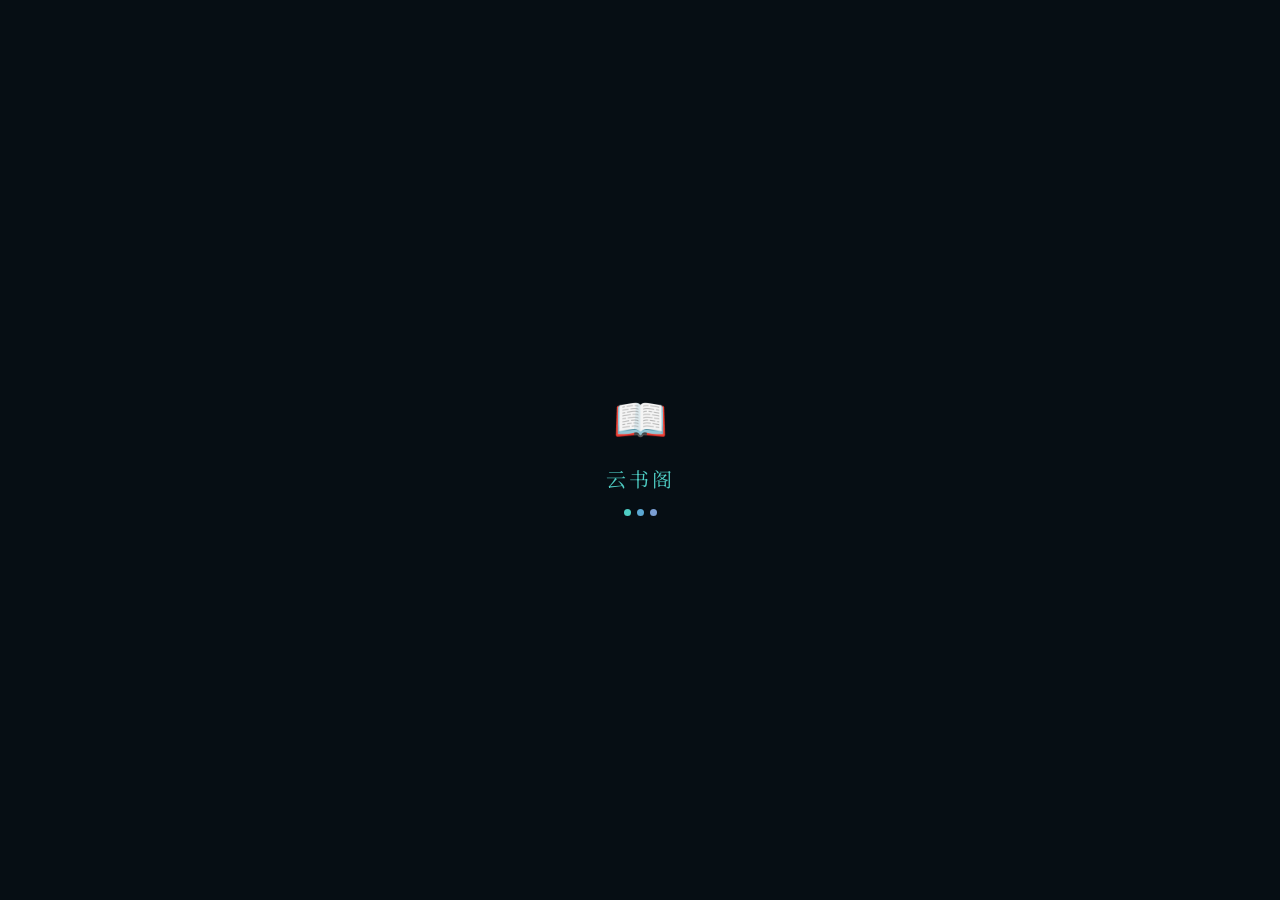
==== commit 0a597a41: "add addon css + js" ====
--- a/index.html
+++ b/index.html
@@ -36,6 +36,8 @@
 
   <!-- App Styles -->
   <link rel="stylesheet" href="css/style.css">
+  <!-- Sau dòng: <link rel="stylesheet" href="css/style.css"> -->
+  <link rel="stylesheet" href="css/addon.css">
 </head>
 <body>
 
@@ -331,5 +333,128 @@
   <script src="js/modules/music.js"></script>
   <script type="module" src="js/main.js"></script>
 
+  <!-- Sau dòng: <script type="module" src="js/main.js"></script> -->
+  <script src="js/addon.js"></script>
+
+  <!--Bổ sung-->
+  <!--
+  File: addon.html
+  Mô tả: HTML bổ sung — Vân Thư Các v3 ADDON
+  👉 Dán toàn bộ nội dung này vào index.html
+     NGAY TRƯỚC thẻ: <script type="module" src="js/main.js"></script>
+-->
+
+<!-- PAGE LOADER -->
+<div id="vtcPageLoader">
+  <div class="vtc-loader-logo">📖</div>
+  <div class="vtc-loader-title">云书阁</div>
+  <div class="vtc-loader-dots"><span></span><span></span><span></span></div>
+</div>
+
+<!-- AURORA BG -->
+<div id="bgAurora"></div>
+<div id="bgVignette"></div>
+
+<!-- WRITE STORY PANEL -->
+<div id="writeStoryOverlay" onclick="if(event.target===this)closeWriteStory()">
+  <div id="writeStoryPanel">
+    <div class="ws-header">
+      <div class="ws-header-title">✍️ Viết Truyện</div>
+      <div class="ws-tabs">
+        <button class="ws-tab active" id="wsTabWrite" onclick="wsSwitch('write')">✏ Viết</button>
+        <button class="ws-tab"        id="wsTabList"  onclick="wsSwitch('list')">📚 Kho Truyện</button>
+      </div>
+      <button class="ws-btn" style="margin-left:8px" onclick="closeWriteStory()">✕</button>
+    </div>
+    <div class="ws-body">
+      <div class="ws-pane active" id="wsPaneWrite">
+        <div class="ws-field-group">
+          <label class="ws-label">Tiêu đề truyện</label>
+          <input class="ws-input" id="wsTitle" placeholder="Tên bộ truyện bạn muốn viết...">
+        </div>
+        <div class="ws-field-group">
+          <label class="ws-label">Chương</label>
+          <input class="ws-input" id="wsChapter" placeholder="Chương 1 — Gặp gỡ định mệnh">
+        </div>
+        <div class="ws-editor-wrap">
+          <div class="ws-toolbar">
+            <button class="ws-tool-btn" onclick="wsFormat('bold')"      title="Đậm"><b>B</b></button>
+            <button class="ws-tool-btn" onclick="wsFormat('italic')"    title="Nghiêng"><i>I</i></button>
+            <button class="ws-tool-btn" onclick="wsFormat('underline')" title="Gạch chân"><u>U</u></button>
+            <button class="ws-tool-btn" onclick="wsInsertHR()"          title="Dòng kẻ">—</button>
+            <button class="ws-tool-btn" onclick="wsInsertQuote()"       title="Trích dẫn">❝❞</button>
+            <button class="ws-tool-btn" onclick="wsInsertScene()"       title="Chuyển cảnh">※</button>
+            <button class="ws-tool-btn" onclick="wsInsertDiamond()"     title="Ký hiệu">◆</button>
+            <button class="ws-tool-btn" id="wsPreviewBtn" onclick="wsTogglePreview()">👁 Preview</button>
+          </div>
+          <textarea id="wsContent"
+            placeholder="Bắt đầu viết câu chuyện của bạn...&#10;&#10;Để dòng trống giữa các đoạn.&#10;Chúc bạn viết truyện vui! 🌸"></textarea>
+          <div id="wsPreviewArea" style="display:none;flex:1;background:var(--bg-card);
+            border:1px solid var(--border);border-radius:0 0 8px 8px;padding:14px;
+            overflow-y:auto;font-family:'Noto Serif SC';font-size:14px;
+            line-height:1.9;color:var(--text-sub);min-height:220px;"></div>
+        </div>
+        <div class="ws-stats-bar">
+          <span id="wsWordCount">0 từ</span>
+          <span id="wsCharCount">0 ký tự</span>
+          <span id="wsReadTime">~0 phút đọc</span>
+        </div>
+      </div>
+      <div class="ws-pane" id="wsPaneList">
+        <div class="ws-story-list" id="wsStoryList"></div>
+      </div>
+    </div>
+    <div class="ws-footer">
+      <button class="ws-btn"         onclick="wsNewStory()">🗑 Xóa draft</button>
+      <button class="ws-btn"         onclick="wsSave()">💾 Lưu</button>
+      <button class="ws-btn primary" onclick="wsPublish()">✨ Lưu & Xuất</button>
+    </div>
+  </div>
+</div>
+
+<!-- EPUB PANEL -->
+<div id="epubOverlay" onclick="if(event.target===this)closeEpub()">
+  <div id="epubPanel">
+    <div class="epub-header">
+      <div class="epub-header-title">📚 Kho EPUB & Link Đọc</div>
+      <button class="ws-btn" onclick="closeEpub()">✕</button>
+    </div>
+    <div class="epub-body">
+      <div class="epub-add-form">
+        <input class="epub-input" id="epubName" placeholder="Tên truyện / tiêu đề...">
+        <div class="epub-add-row">
+          <input class="epub-input" id="epubUrl" placeholder="https://... (link EPUB hoặc trang đọc)">
+          <button class="ws-btn primary" style="flex-shrink:0" onclick="epubAdd()">+ Thêm</button>
+        </div>
+        <input class="epub-input" id="epubNote" placeholder="Ghi chú (tuỳ chọn)...">
+      </div>
+      <div class="epub-list" id="epubList"></div>
+    </div>
+  </div>
+</div>
+
+<!-- RANKING PANEL -->
+<div id="rankOverlay" onclick="if(event.target===this)closeRank()">
+  <div id="rankPanel">
+    <div class="rank-header">
+      <div class="rank-header-title">🏆 Bảng Xếp Hạng</div>
+      <div class="rank-seg">
+        <button class="rank-seg-btn active" id="rankSegNovel" onclick="rankSwitchSeg('novel',this)">📚 Truyện</button>
+        <button class="rank-seg-btn"        id="rankSegChar"  onclick="rankSwitchSeg('char',this)">🎭 Nhân Vật</button>
+      </div>
+      <button class="ws-btn" style="margin-left:8px" onclick="closeRank()">✕</button>
+    </div>
+    <div class="rank-sort-bar" id="rankSortBar">
+      <button class="rank-sort-btn active" onclick="rankSort('rating',this)">⭐ Điểm</button>
+      <button class="rank-sort-btn"        onclick="rankSort('title',this)">🔤 Tên A→Z</button>
+      <button class="rank-sort-btn"        onclick="rankSort('progress',this)">📖 Tiến độ</button>
+      <button class="rank-sort-btn"        onclick="rankSort('quotes',this)">💬 Câu hay</button>
+    </div>
+    <div class="rank-body">
+      <div class="rank-list" id="rankList"></div>
+    </div>
+  </div>
+</div>
+
 </body>
 </html>
--- a/css/addon.css
+++ b/css/addon.css
@@ -0,0 +1,301 @@
+/*
+ * File: css/addon.css
+ * Mô tả: CSS bổ sung — Vân Thư Các v3 ADDON
+ * 👉 Thêm vào <head>: <link rel="stylesheet" href="css/addon.css">
+ *    (sau dòng <link rel="stylesheet" href="css/style.css">)
+ */
+
+/* ── AURORA BG ──────────────────────────────── */
+#bgAurora{position:fixed;inset:0;z-index:0;pointer-events:none;
+  background:radial-gradient(ellipse 80% 50% at 20% 30%,rgba(78,205,196,0.04) 0%,transparent 60%),
+             radial-gradient(ellipse 60% 60% at 80% 70%,rgba(91,168,212,0.05) 0%,transparent 55%),
+             radial-gradient(ellipse 50% 40% at 50% 10%,rgba(123,159,212,0.03) 0%,transparent 50%);
+  animation:auroraDrift 18s ease-in-out infinite alternate;}
+@keyframes auroraDrift{
+  0%  {transform:translateY(0px) scale(1);   opacity:0.7;}
+  33% {transform:translateY(-8px) scale(1.01);opacity:1;}
+  66% {transform:translateY(4px) scale(0.99); opacity:0.85;}
+  100%{transform:translateY(-4px) scale(1.005);opacity:0.9;}}
+#bgVignette{position:fixed;inset:0;z-index:0;pointer-events:none;
+  background:radial-gradient(ellipse 100% 100% at 50% 50%,transparent 40%,rgba(4,10,18,0.7) 100%);}
+
+/* ── MUSIC PLAYER UPGRADES ──────────────────── */
+#musicPlayer{cursor:default;user-select:none;position:relative;}
+#musicPlayer.dragging{transition:none!important;box-shadow:0 16px 48px rgba(0,0,0,0.7),var(--glow);}
+.music-drag-handle{position:absolute;top:0;left:0;right:0;height:10px;cursor:grab;
+  border-radius:14px 14px 0 0;display:flex;align-items:center;justify-content:center;}
+.music-drag-handle::after{content:'';width:28px;height:3px;border-radius:2px;background:rgba(78,205,196,0.3);}
+.music-drag-handle:active{cursor:grabbing;}
+#musicPlayer.mini .music-drag-handle{display:none;}
+.music-progress-wrap{position:relative;height:3px;background:rgba(78,205,196,0.12);
+  border-radius:2px;margin-top:8px;cursor:pointer;overflow:visible;}
+.music-progress-bar{height:100%;border-radius:2px;background:linear-gradient(90deg,var(--accent),var(--accent2));
+  width:0%;transition:width 0.3s linear;pointer-events:none;}
+.music-progress-thumb{position:absolute;top:50%;right:-5px;transform:translateY(-50%);
+  width:10px;height:10px;border-radius:50%;background:var(--accent);
+  box-shadow:0 0 6px var(--accent);opacity:0;transition:opacity 0.2s;pointer-events:none;}
+.music-progress-wrap:hover .music-progress-thumb{opacity:1;}
+.music-time{display:flex;justify-content:space-between;font-size:9px;color:var(--text-muted);margin-top:3px;}
+#musicPlayer.mini .music-progress-wrap,#musicPlayer.mini .music-time{display:none;}
+.music-wave{display:flex;gap:2px;align-items:center;height:16px;margin-top:6px;padding:0 2px;}
+.music-wave span{flex:1;border-radius:1px;background:linear-gradient(180deg,var(--accent),var(--accent2));
+  opacity:0.3;min-height:2px;animation:waveBar 1.2s ease-in-out infinite alternate;}
+.music-wave span:nth-child(2n){animation-delay:0.10s;}
+.music-wave span:nth-child(3n){animation-delay:0.20s;}
+.music-wave span:nth-child(4n){animation-delay:0.30s;}
+.music-wave span:nth-child(5n){animation-delay:0.15s;}
+.music-wave.playing span{opacity:0.7;}
+@keyframes waveBar{from{height:2px;}to{height:14px;}}
+#musicPlayer.mini .music-wave{display:none;}
+
+/* ── PAGINATION ─────────────────────────────── */
+.vtc-pagination{display:flex;align-items:center;justify-content:center;
+  gap:6px;padding:1.5rem 0 2rem;flex-wrap:wrap;animation:fadeUp 0.3s ease;}
+.vtc-pg-btn{min-width:36px;height:36px;border-radius:10px;border:1px solid var(--border);
+  background:rgba(15,32,48,0.8);color:var(--text-sub);font-size:12px;font-family:'Noto Sans SC';
+  cursor:pointer;display:flex;align-items:center;justify-content:center;
+  transition:all 0.2s;backdrop-filter:blur(10px);padding:0 10px;}
+.vtc-pg-btn:hover{border-color:var(--border-bright);color:var(--accent);transform:translateY(-1px);}
+.vtc-pg-btn.active{background:linear-gradient(135deg,rgba(78,205,196,0.25),rgba(91,168,212,0.2));
+  border-color:var(--border-bright);color:var(--accent);font-weight:700;
+  box-shadow:0 0 14px rgba(78,205,196,0.15);}
+.vtc-pg-btn:disabled{opacity:0.3;cursor:not-allowed;transform:none;}
+.vtc-pg-ellipsis{color:var(--text-muted);font-size:12px;padding:0 4px;line-height:36px;}
+.vtc-pg-info{font-size:11px;color:var(--text-muted);padding:0 8px;}
+#booksContainer.page-transition{animation:pageFlip 0.25s ease;}
+@keyframes pageFlip{0%{opacity:0;transform:translateX(12px);}100%{opacity:1;transform:translateX(0);}}
+
+/* ── WRITE STORY PANEL ──────────────────────── */
+#writeStoryOverlay{position:fixed;inset:0;z-index:250;background:rgba(2,8,14,0.9);
+  backdrop-filter:blur(16px);display:none;opacity:0;transition:opacity 0.3s;}
+#writeStoryOverlay.open{display:flex;align-items:center;justify-content:center;padding:1.5rem;}
+#writeStoryOverlay.visible{opacity:1;}
+#writeStoryPanel{width:100%;max-width:860px;max-height:92vh;background:var(--bg-mid);
+  border:1px solid var(--border-bright);border-radius:20px;display:flex;flex-direction:column;
+  box-shadow:0 24px 80px rgba(0,0,0,0.8);transform:scale(0.95);transition:transform 0.3s;overflow:hidden;}
+#writeStoryOverlay.visible #writeStoryPanel{transform:scale(1);}
+.ws-header{display:flex;align-items:center;gap:12px;padding:1.2rem 1.6rem;
+  border-bottom:1px solid var(--border);
+  background:linear-gradient(160deg,rgba(78,205,196,0.06) 0%,transparent 60%);flex-shrink:0;}
+.ws-header-title{font-family:'Playfair Display';font-size:18px;flex:1;}
+.ws-tabs{display:flex;gap:4px;}
+.ws-tab{padding:5px 14px;border-radius:16px;border:1px solid transparent;font-size:12px;
+  color:var(--text-sub);cursor:pointer;background:none;font-family:'Noto Sans SC';transition:all 0.2s;}
+.ws-tab.active{background:rgba(78,205,196,0.12);border-color:var(--border-bright);color:var(--accent);}
+.ws-body{flex:1;overflow-y:auto;display:flex;flex-direction:column;}
+.ws-body::-webkit-scrollbar{width:3px;}
+.ws-body::-webkit-scrollbar-thumb{background:var(--border);border-radius:2px;}
+.ws-pane{display:none;flex:1;flex-direction:column;padding:1.4rem 1.6rem;}
+.ws-pane.active{display:flex;}
+.ws-field-group{display:flex;flex-direction:column;gap:6px;margin-bottom:1rem;}
+.ws-label{font-size:10px;color:var(--text-sub);text-transform:uppercase;letter-spacing:0.8px;font-weight:500;}
+.ws-input{background:var(--bg-card);border:1px solid var(--border);border-radius:8px;
+  padding:10px 14px;color:var(--text-main);font-size:13px;font-family:'Noto Sans SC';
+  outline:none;transition:border-color 0.2s;}
+.ws-input:focus{border-color:var(--border-bright);}
+.ws-editor-wrap{flex:1;position:relative;display:flex;flex-direction:column;min-height:260px;}
+.ws-toolbar{display:flex;gap:4px;padding:8px 10px;background:var(--bg-card);
+  border:1px solid var(--border);border-bottom:none;border-radius:8px 8px 0 0;flex-wrap:wrap;}
+.ws-tool-btn{background:none;border:1px solid transparent;border-radius:5px;padding:3px 8px;
+  color:var(--text-sub);font-size:12px;cursor:pointer;font-family:'Noto Sans SC';transition:all 0.15s;}
+.ws-tool-btn:hover{background:rgba(78,205,196,0.1);color:var(--accent);border-color:var(--border);}
+#wsContent{flex:1;background:var(--bg-card);border:1px solid var(--border);
+  border-radius:0 0 8px 8px;padding:14px;color:var(--text-main);font-size:14px;
+  line-height:1.9;font-family:'Noto Serif SC';outline:none;resize:none;min-height:220px;}
+#wsContent:focus{border-color:var(--border-bright);}
+.ws-stats-bar{display:flex;gap:16px;padding-top:8px;font-size:11px;color:var(--text-muted);}
+.ws-footer{display:flex;gap:8px;justify-content:flex-end;align-items:center;
+  padding:1rem 1.6rem;border-top:1px solid var(--border);flex-shrink:0;}
+.ws-btn{padding:8px 20px;border-radius:18px;font-size:12px;cursor:pointer;
+  border:1px solid var(--border);background:none;color:var(--text-sub);
+  font-family:'Noto Sans SC';transition:all 0.2s;}
+.ws-btn:hover{border-color:var(--border-bright);color:var(--text-main);}
+.ws-btn.danger:hover{border-color:#e06c75;color:#e06c75;}
+.ws-btn.primary{background:linear-gradient(135deg,var(--accent),var(--accent2));
+  border:none;color:#fff;font-weight:700;box-shadow:0 4px 14px rgba(78,205,196,0.25);}
+.ws-btn.primary:hover{transform:translateY(-1px);box-shadow:0 6px 20px rgba(78,205,196,0.38);}
+.ws-story-list{display:flex;flex-direction:column;gap:10px;}
+.ws-story-card{background:var(--bg-card);border:1px solid var(--border);border-radius:10px;
+  padding:14px 16px;transition:all 0.2s;position:relative;}
+.ws-story-card:hover{border-color:var(--border-bright);box-shadow:var(--glow);}
+.ws-story-card::before{content:'';position:absolute;left:0;top:0;bottom:0;width:3px;
+  background:linear-gradient(180deg,var(--accent),var(--accent2));border-radius:10px 0 0 10px;}
+.ws-story-title{font-family:'Noto Serif SC';font-size:14px;font-weight:500;margin-bottom:5px;}
+.ws-story-meta{font-size:11px;color:var(--text-muted);display:flex;gap:12px;flex-wrap:wrap;}
+.ws-story-preview{font-size:12px;color:var(--text-sub);margin-top:7px;line-height:1.6;
+  display:-webkit-box;-webkit-line-clamp:2;-webkit-box-orient:vertical;overflow:hidden;}
+.ws-story-actions{position:absolute;top:12px;right:12px;display:flex;gap:5px;}
+
+/* ── EPUB PANEL ─────────────────────────────── */
+#epubOverlay{position:fixed;inset:0;z-index:250;background:rgba(2,8,14,0.9);
+  backdrop-filter:blur(16px);display:none;opacity:0;transition:opacity 0.3s;}
+#epubOverlay.open{display:flex;align-items:center;justify-content:center;padding:1.5rem;}
+#epubOverlay.visible{opacity:1;}
+#epubPanel{width:100%;max-width:700px;max-height:88vh;background:var(--bg-mid);
+  border:1px solid var(--border-bright);border-radius:20px;display:flex;flex-direction:column;
+  box-shadow:0 24px 80px rgba(0,0,0,0.8);transform:scale(0.95);transition:transform 0.3s;overflow:hidden;}
+#epubOverlay.visible #epubPanel{transform:scale(1);}
+.epub-header{display:flex;align-items:center;padding:1.2rem 1.6rem;border-bottom:1px solid var(--border);
+  background:linear-gradient(160deg,rgba(78,205,196,0.06) 0%,transparent 60%);flex-shrink:0;}
+.epub-header-title{font-family:'Playfair Display';font-size:18px;flex:1;}
+.epub-body{flex:1;overflow-y:auto;padding:1.4rem 1.6rem;}
+.epub-body::-webkit-scrollbar{width:3px;}
+.epub-body::-webkit-scrollbar-thumb{background:var(--border);border-radius:2px;}
+.epub-add-form{display:flex;flex-direction:column;gap:8px;margin-bottom:1.4rem;}
+.epub-add-row{display:flex;gap:8px;}
+.epub-input{flex:1;background:var(--bg-card);border:1px solid var(--border);border-radius:8px;
+  padding:9px 14px;color:var(--text-main);font-size:13px;font-family:'Noto Sans SC';
+  outline:none;transition:border-color 0.2s;}
+.epub-input:focus{border-color:var(--border-bright);}
+.epub-input::placeholder{color:var(--text-muted);}
+.epub-list{display:flex;flex-direction:column;gap:10px;}
+.epub-item{background:var(--bg-card);border:1px solid var(--border);border-radius:12px;
+  padding:14px 16px;display:flex;align-items:center;gap:14px;transition:all 0.2s;
+  position:relative;overflow:hidden;}
+.epub-item:hover{border-color:var(--border-bright);transform:translateX(3px);}
+.epub-item::before{content:'';position:absolute;left:0;top:0;bottom:0;width:3px;
+  background:linear-gradient(180deg,var(--accent2),var(--accent3));}
+.epub-icon{font-size:26px;flex-shrink:0;}
+.epub-info{flex:1;min-width:0;}
+.epub-name{font-size:13px;font-weight:500;color:var(--text-main);margin-bottom:3px;}
+.epub-url{font-size:11px;color:var(--text-muted);white-space:nowrap;overflow:hidden;text-overflow:ellipsis;}
+.epub-added{font-size:10px;color:var(--text-muted);margin-top:2px;}
+.epub-actions{display:flex;gap:6px;flex-shrink:0;}
+.epub-btn{padding:5px 12px;border-radius:14px;font-size:11px;cursor:pointer;
+  border:1px solid var(--border);background:none;color:var(--text-sub);
+  font-family:'Noto Sans SC';transition:all 0.2s;white-space:nowrap;
+  text-decoration:none;display:inline-flex;align-items:center;}
+.epub-btn.open-btn{background:rgba(78,205,196,0.1);border-color:var(--border-bright);color:var(--accent);}
+.epub-btn.dl-btn{background:rgba(91,168,212,0.1);border-color:rgba(91,168,212,0.3);color:var(--accent2);}
+.epub-btn.del-btn:hover{border-color:#e06c75;color:#e06c75;}
+.epub-empty{text-align:center;padding:3rem;color:var(--text-muted);font-size:13px;}
+.epub-empty-icon{font-size:40px;margin-bottom:10px;opacity:0.3;}
+
+/* ── RANKING PANEL ──────────────────────────── */
+#rankOverlay{position:fixed;inset:0;z-index:250;background:rgba(2,8,14,0.9);
+  backdrop-filter:blur(16px);display:none;opacity:0;transition:opacity 0.3s;}
+#rankOverlay.open{display:flex;align-items:center;justify-content:center;padding:1.5rem;}
+#rankOverlay.visible{opacity:1;}
+#rankPanel{width:100%;max-width:780px;max-height:90vh;background:var(--bg-mid);
+  border:1px solid var(--border-bright);border-radius:20px;display:flex;flex-direction:column;
+  box-shadow:0 24px 80px rgba(0,0,0,0.8);transform:scale(0.95);transition:transform 0.3s;overflow:hidden;}
+#rankOverlay.visible #rankPanel{transform:scale(1);}
+.rank-header{display:flex;align-items:center;gap:12px;padding:1.2rem 1.6rem;
+  border-bottom:1px solid var(--border);
+  background:linear-gradient(160deg,rgba(78,205,196,0.06) 0%,transparent 60%);flex-shrink:0;}
+.rank-header-title{font-family:'Playfair Display';font-size:18px;flex:1;}
+.rank-seg{display:flex;gap:4px;background:rgba(15,32,48,0.6);padding:3px;
+  border-radius:12px;border:1px solid var(--border);}
+.rank-seg-btn{padding:5px 14px;border-radius:10px;font-size:12px;background:none;border:none;
+  color:var(--text-sub);cursor:pointer;font-family:'Noto Sans SC';transition:all 0.2s;}
+.rank-seg-btn.active{background:rgba(78,205,196,0.18);color:var(--accent);font-weight:600;}
+.rank-sort-bar{display:flex;gap:8px;padding:10px 1.6rem;border-bottom:1px solid var(--border);
+  flex-shrink:0;flex-wrap:wrap;}
+.rank-sort-btn{padding:4px 12px;border-radius:14px;font-size:11px;background:none;
+  border:1px solid var(--border);color:var(--text-sub);cursor:pointer;
+  font-family:'Noto Sans SC';transition:all 0.2s;}
+.rank-sort-btn.active{background:rgba(78,205,196,0.1);border-color:var(--border-bright);color:var(--accent);}
+.rank-body{flex:1;overflow-y:auto;padding:1.2rem 1.6rem;}
+.rank-body::-webkit-scrollbar{width:3px;}
+.rank-body::-webkit-scrollbar-thumb{background:var(--border);border-radius:2px;}
+.rank-list{display:flex;flex-direction:column;gap:8px;}
+.rank-item{background:var(--bg-card);border:1px solid var(--border);border-radius:12px;
+  padding:12px 16px;display:flex;align-items:center;gap:14px;transition:all 0.25s;
+  cursor:pointer;position:relative;overflow:hidden;animation:fadeUp 0.3s ease both;}
+.rank-item:hover{border-color:var(--border-bright);transform:translateX(4px);box-shadow:var(--glow);}
+.rank-item[data-rank="1"]{background:linear-gradient(135deg,rgba(240,192,64,0.08),rgba(15,32,48,0.8));border-color:rgba(240,192,64,0.3);}
+.rank-item[data-rank="2"]{background:linear-gradient(135deg,rgba(176,196,216,0.07),rgba(15,32,48,0.8));border-color:rgba(176,196,216,0.25);}
+.rank-item[data-rank="3"]{background:linear-gradient(135deg,rgba(200,149,106,0.07),rgba(15,32,48,0.8));border-color:rgba(200,149,106,0.25);}
+.rank-item[data-rank="1"]::before{content:'';position:absolute;inset:0;
+  background:linear-gradient(90deg,rgba(240,192,64,0.06),transparent 40%);pointer-events:none;}
+.rank-badge{min-width:40px;text-align:center;font-family:'Playfair Display';font-size:20px;font-weight:700;line-height:1;}
+.rank-badge.r1{color:#f0c040;text-shadow:0 0 14px rgba(240,192,64,0.5);}
+.rank-badge.r2{color:#b0c4d8;text-shadow:0 0 12px rgba(176,196,216,0.4);}
+.rank-badge.r3{color:#c8956a;text-shadow:0 0 12px rgba(200,149,106,0.4);}
+.rank-badge.rN{color:var(--text-muted);font-size:14px;}
+.rank-cover-mini{width:44px;height:62px;border-radius:7px;flex-shrink:0;
+  background:linear-gradient(135deg,var(--bg-card2),var(--bg-deep));border:1px solid var(--border);
+  overflow:hidden;display:flex;align-items:center;justify-content:center;font-size:18px;}
+.rank-cover-mini img{width:100%;height:100%;object-fit:cover;}
+.rank-info{flex:1;min-width:0;}
+.rank-title{font-family:'Noto Serif SC';font-size:14px;font-weight:500;margin-bottom:3px;}
+.rank-sub{font-size:11px;color:var(--text-sub);}
+.rank-tags{display:flex;gap:4px;margin-top:5px;flex-wrap:wrap;}
+.rank-score{text-align:right;flex-shrink:0;}
+.rank-score-num{font-family:'Playfair Display';font-size:22px;color:var(--accent);line-height:1;}
+.rank-score-stars{color:var(--accent);font-size:11px;letter-spacing:1px;}
+.rank-score-label{font-size:9px;color:var(--text-muted);}
+.rank-empty{text-align:center;padding:3rem;color:var(--text-muted);font-size:13px;}
+.char-rank-item{display:flex;align-items:center;gap:14px;background:var(--bg-card);
+  border:1px solid var(--border);border-radius:12px;padding:12px 14px;
+  transition:all 0.2s;animation:fadeUp 0.3s ease both;}
+.char-rank-item:hover{border-color:var(--border-bright);transform:translateX(4px);}
+.char-rank-avatar{width:44px;height:44px;border-radius:50%;flex-shrink:0;
+  background:linear-gradient(135deg,var(--accent),var(--accent2));
+  display:flex;align-items:center;justify-content:center;
+  font-family:'Noto Serif SC';font-size:18px;font-weight:500;color:#fff;}
+.char-rank-info{flex:1;min-width:0;}
+.char-rank-name{font-size:14px;font-weight:500;margin-bottom:2px;}
+.char-rank-novel{font-size:11px;color:var(--text-sub);}
+.char-rank-role{font-size:10px;color:var(--text-muted);margin-top:2px;}
+.char-rank-like{display:flex;align-items:center;gap:5px;flex-shrink:0;padding:5px 12px;
+  border-radius:18px;border:1px solid var(--border);background:none;color:var(--text-sub);
+  cursor:pointer;font-size:12px;font-family:'Noto Sans SC';transition:all 0.2s;}
+.char-rank-like:hover,.char-rank-like.liked{background:rgba(224,108,117,0.12);
+  border-color:rgba(224,108,117,0.35);color:#e06c75;}
+.char-rank-like.liked .like-heart{filter:drop-shadow(0 0 4px #e06c75);}
+
+/* ── UI ENHANCEMENTS ────────────────────────── */
+.vtc-reveal{opacity:0;transform:translateY(24px);transition:opacity 0.55s ease,transform 0.55s ease;}
+.vtc-reveal.revealed{opacity:1;transform:translateY(0);}
+.novel-card{transition:all 0.3s cubic-bezier(0.25,0.46,0.45,0.94)!important;}
+.novel-card::after{content:'';position:absolute;inset:0;border-radius:var(--radius);
+  background:radial-gradient(ellipse 70% 50% at 50% 0%,rgba(78,205,196,0.07),transparent 65%);
+  opacity:0;transition:opacity 0.3s;pointer-events:none;}
+.novel-card:hover::after{opacity:1;}
+.novel-card:hover{box-shadow:var(--shadow),0 0 0 1px rgba(78,205,196,0.15),var(--glow)!important;}
+.vtc-ripple{position:absolute;border-radius:50%;background:rgba(78,205,196,0.25);
+  transform:scale(0);animation:rippleAnim 0.5s ease-out forwards;pointer-events:none;}
+@keyframes rippleAnim{to{transform:scale(4);opacity:0;}}
+.stat-card{background:rgba(15,32,48,0.75)!important;backdrop-filter:blur(16px)!important;
+  border:1px solid rgba(78,205,196,0.14)!important;}
+.stat-card:hover{background:rgba(15,32,48,0.92)!important;border-color:rgba(78,205,196,0.4)!important;
+  box-shadow:0 8px 32px rgba(0,0,0,0.4),0 0 24px rgba(78,205,196,0.12)!important;}
+.vtc-skeleton{background:linear-gradient(90deg,var(--bg-card) 25%,var(--bg-card2) 50%,var(--bg-card) 75%);
+  background-size:200% 100%;animation:skeletonShimmer 1.4s infinite;border-radius:6px;}
+@keyframes skeletonShimmer{from{background-position:200% 0;}to{background-position:-200% 0;}}
+.vtc-skeleton-card{background:var(--bg-card);border:1px solid var(--border);
+  border-radius:var(--radius);padding:1.3rem;display:flex;flex-direction:column;gap:12px;}
+.vtc-sk-cover{width:58px;height:82px;flex-shrink:0;}
+.vtc-sk-line{height:10px;}
+.vtc-sk-line.short{width:60%;}
+.vtc-sk-line.xshort{width:40%;}
+.vtc-sk-row{display:flex;gap:11px;}
+#vtcPageLoader{position:fixed;inset:0;z-index:9999;background:var(--bg-deep);
+  display:flex;flex-direction:column;align-items:center;justify-content:center;
+  gap:16px;transition:opacity 0.5s;}
+#vtcPageLoader.hidden{opacity:0;pointer-events:none;}
+.vtc-loader-logo{font-size:44px;animation:loaderPop 1.2s ease infinite alternate;}
+.vtc-loader-title{font-family:'Noto Serif SC';font-size:20px;color:var(--accent);letter-spacing:3px;}
+.vtc-loader-dots{display:flex;gap:6px;}
+.vtc-loader-dots span{width:7px;height:7px;border-radius:50%;background:var(--accent);
+  animation:loaderDot 1.2s ease-in-out infinite;}
+.vtc-loader-dots span:nth-child(2){animation-delay:0.15s;background:var(--accent2);}
+.vtc-loader-dots span:nth-child(3){animation-delay:0.30s;background:var(--accent3);}
+@keyframes loaderPop{from{transform:scale(1);}to{transform:scale(1.12);}}
+@keyframes loaderDot{0%,80%,100%{transform:scale(0.7);opacity:0.4;}40%{transform:scale(1);opacity:1;}}
+
+/* ── FAB BUTTONS ────────────────────────────── */
+.vtc-fab-group{display:flex;gap:6px;align-items:center;}
+.vtc-fab{display:flex;align-items:center;gap:5px;padding:6px 12px;border-radius:18px;
+  font-size:11px;background:rgba(15,32,48,0.7);border:1px solid var(--border);
+  color:var(--text-sub);cursor:pointer;font-family:'Noto Sans SC';
+  transition:all 0.2s;backdrop-filter:blur(10px);white-space:nowrap;}
+.vtc-fab:hover{border-color:var(--border-bright);color:var(--accent);background:rgba(78,205,196,0.08);}
+
+/* ── RESPONSIVE ─────────────────────────────── */
+@media(max-width:768px){
+  #writeStoryPanel,#epubPanel,#rankPanel{max-height:96vh;border-radius:16px;}
+  .ws-toolbar{display:none;}
+  .vtc-fab-group{display:none;}
+}
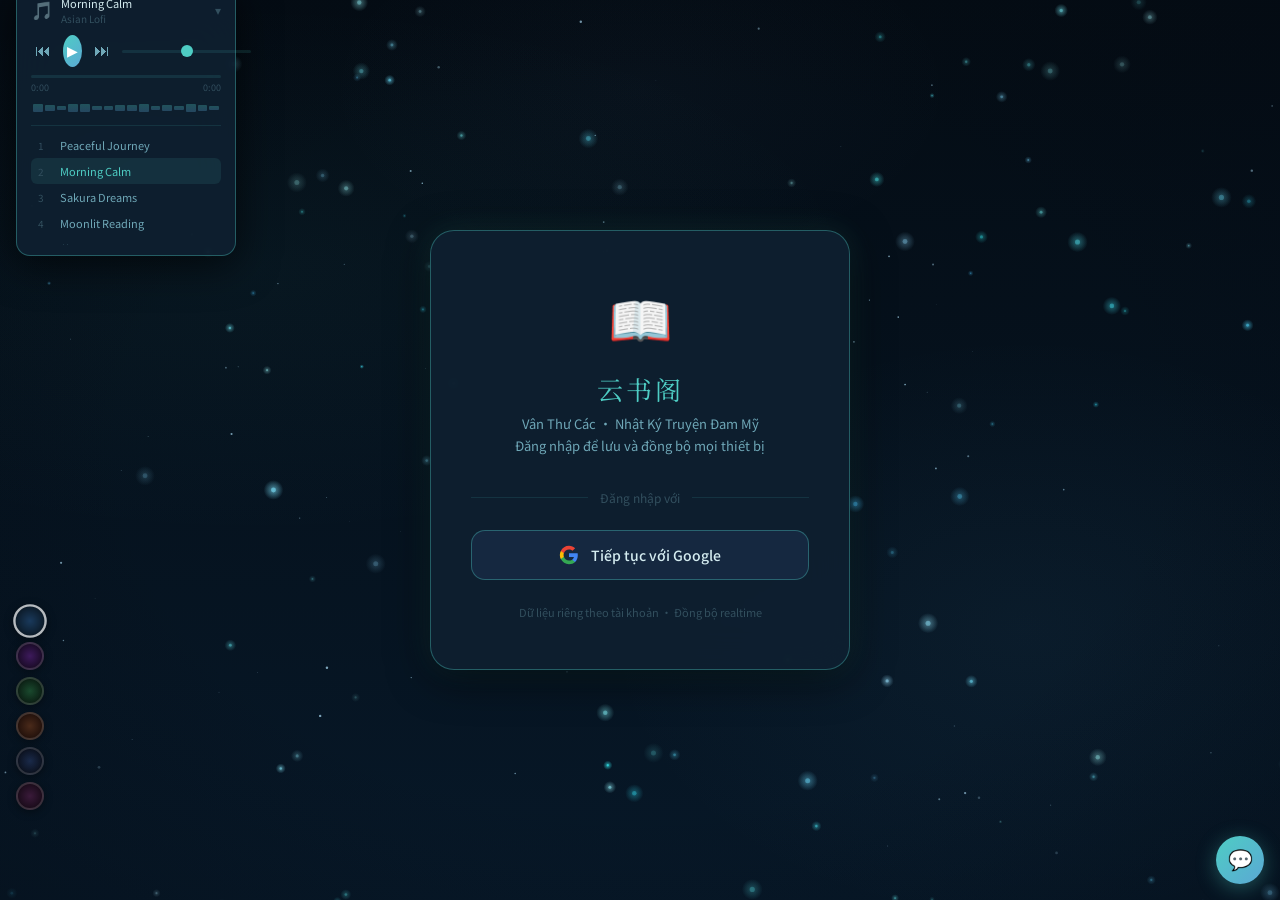
==== commit 3157ab01: "update new files" ====
--- a/index.html
+++ b/index.html
@@ -334,7 +334,7 @@
   <script type="module" src="js/main.js"></script>
 
   <!-- Sau dòng: <script type="module" src="js/main.js"></script> -->
-  <script src="js/addon.js"></script>
+  <script src="js/modules/addon.js"></script>
 
   <!--Bổ sung-->
   <!--
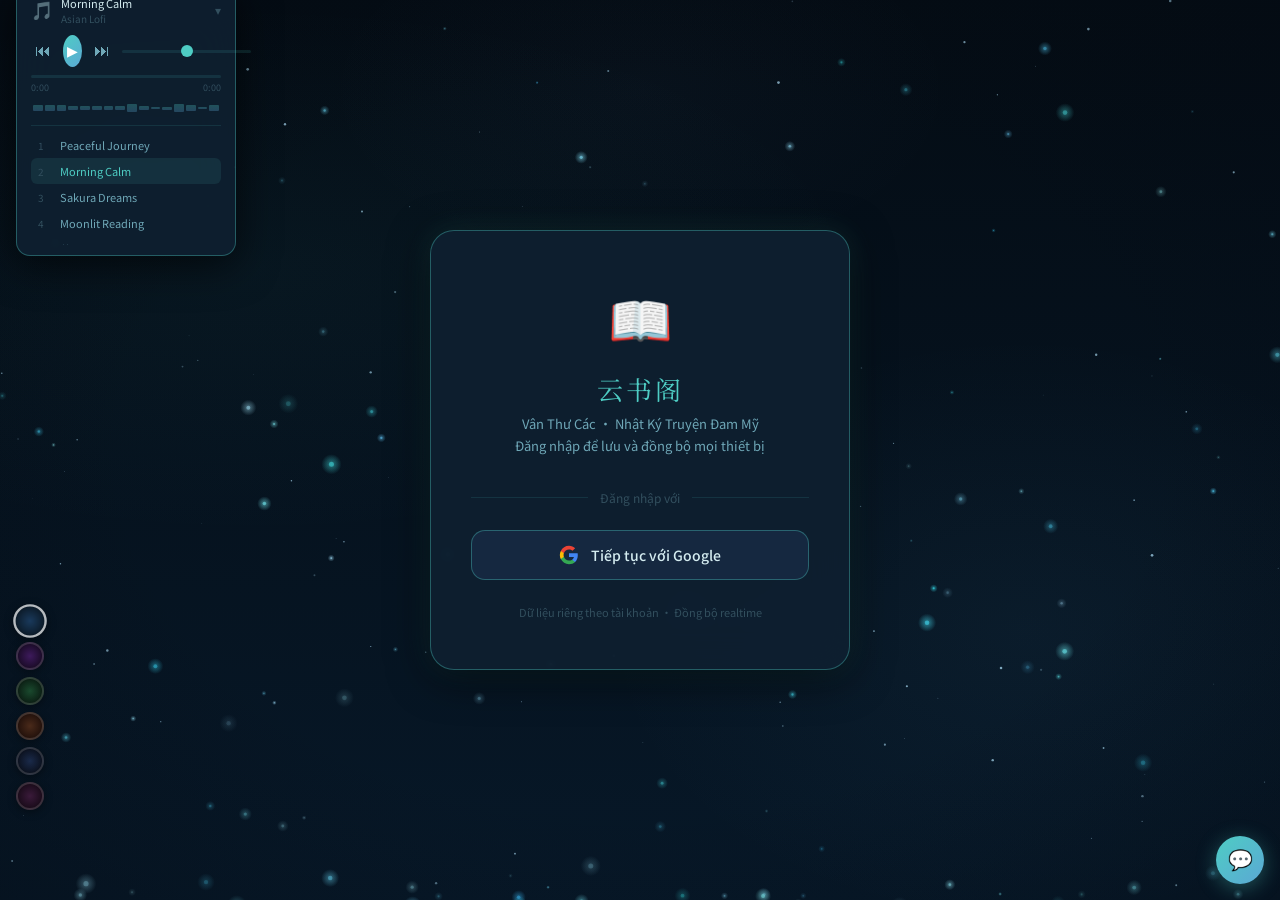
==== commit 4222efdb: "update new files" ====
--- a/index.html
+++ b/index.html
@@ -93,6 +93,7 @@
           <div class="sync-dot" id="syncDot"></div>
           <span id="syncLabel">Đồng bộ</span>
         </div>
+        <a href="stories.html" class="vtc-fab">📚 Truyện của tôi</a>
         <button class="btn-add" onclick="openAddModal()">+ Thêm</button>
         <div class="user-wrap">
           <img id="userAvatar" class="user-avatar" src="" alt="avatar" onclick="toggleUserMenu()">
